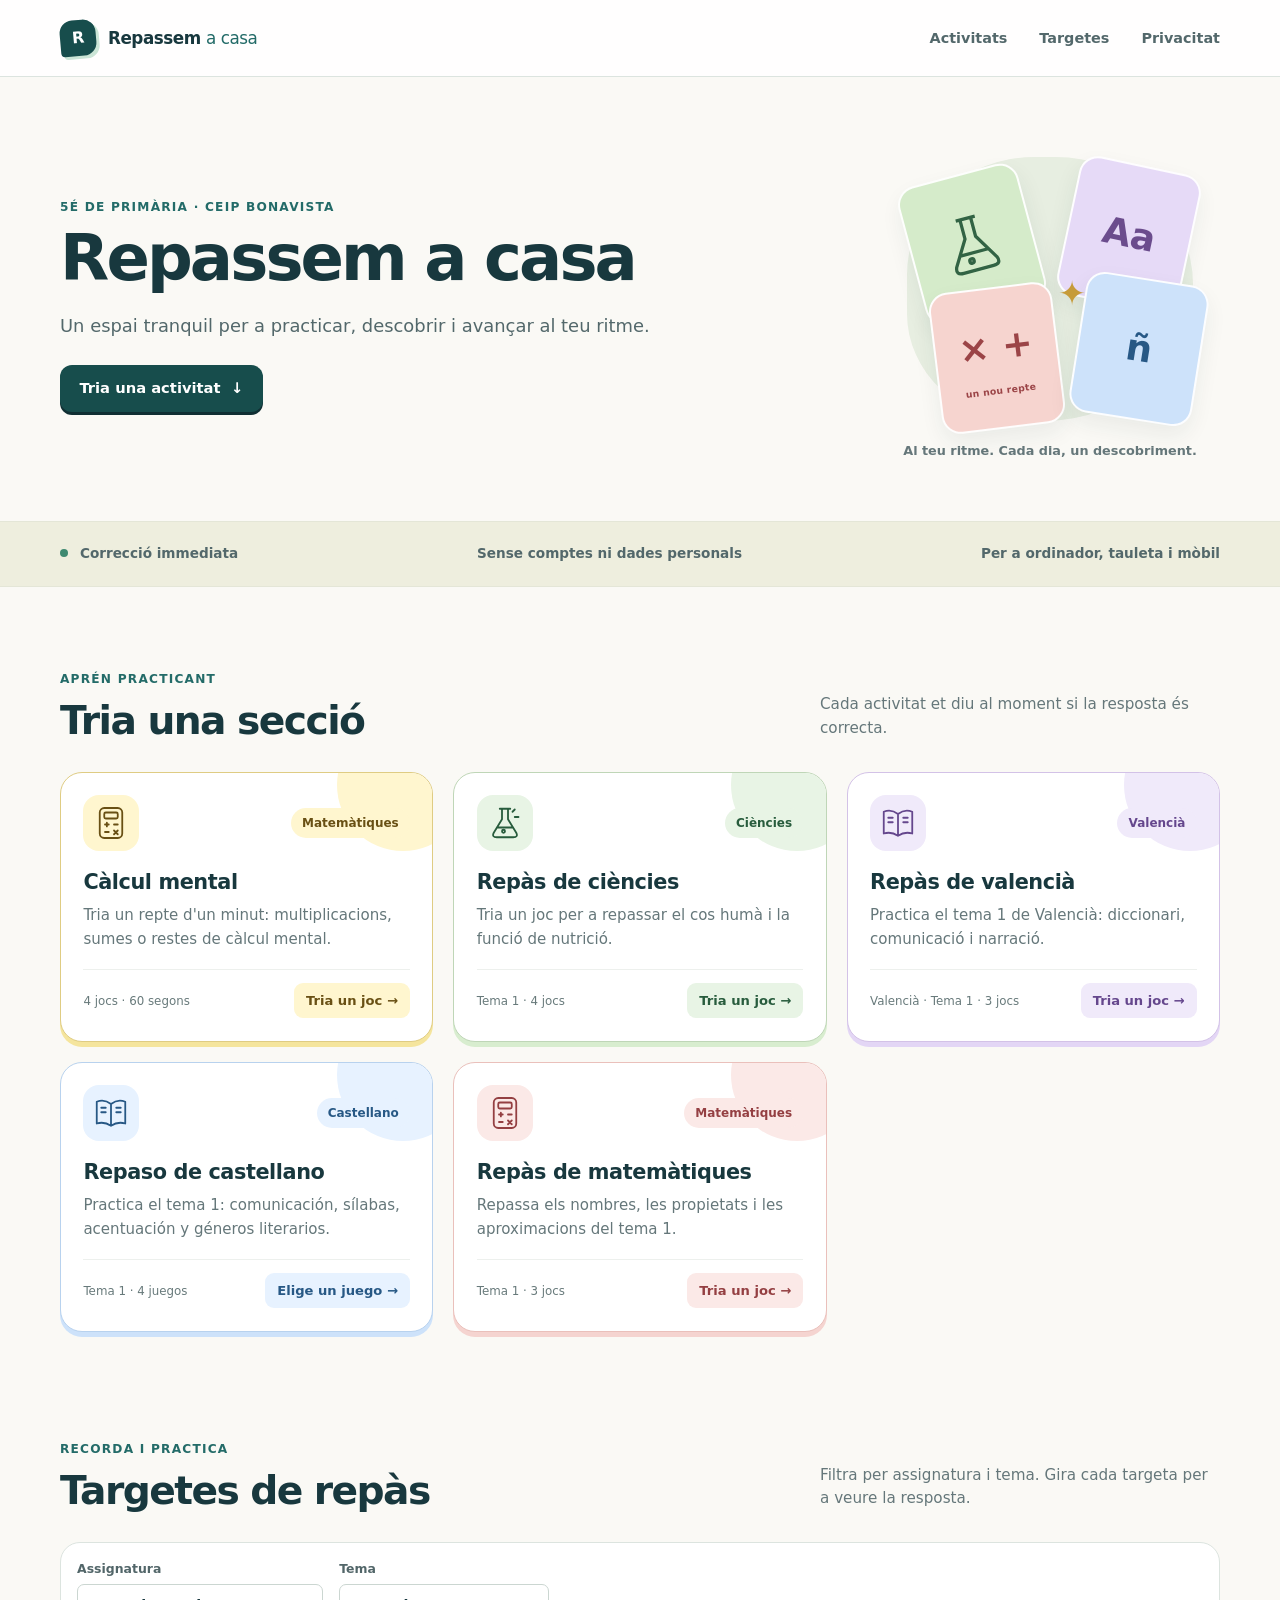
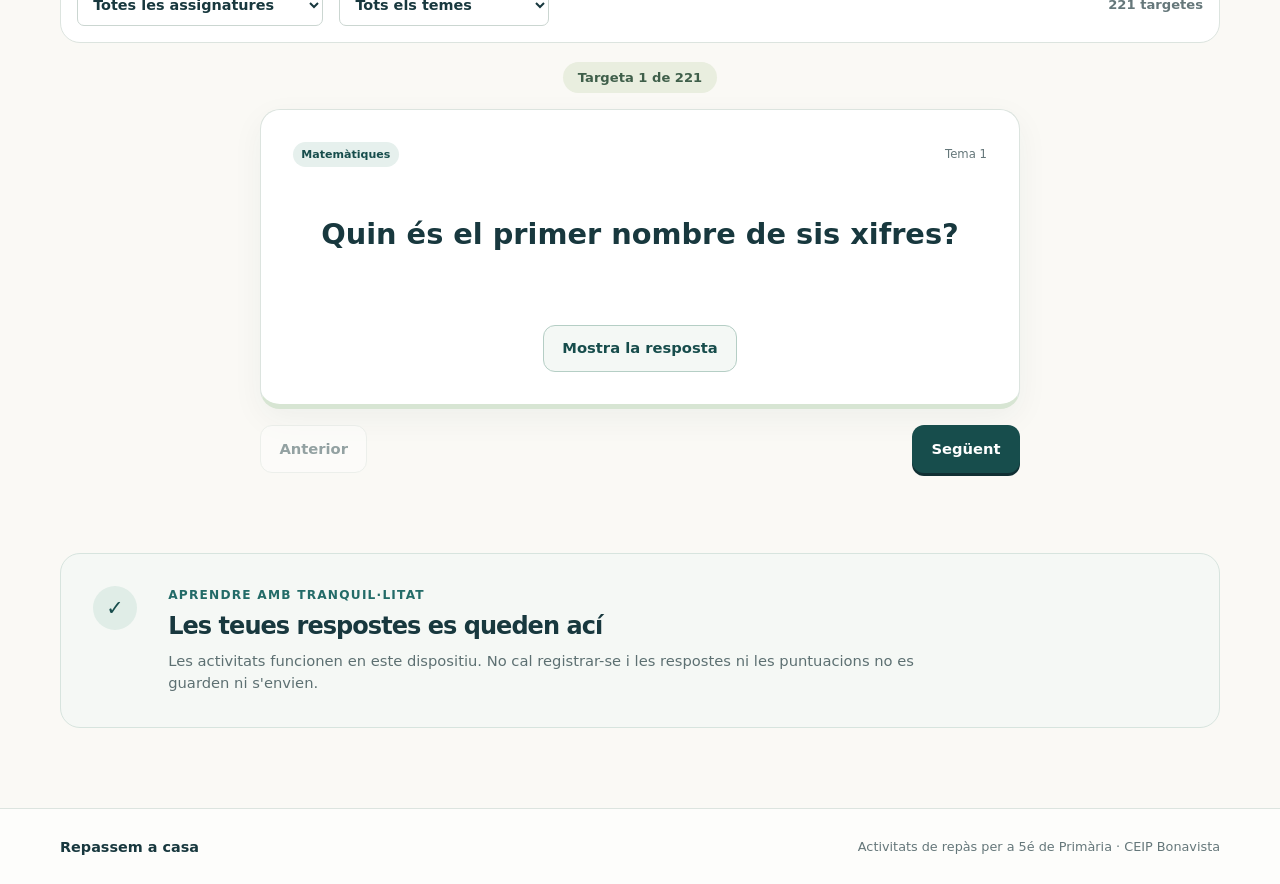
==== index.html @ e91d6331 "Primera versión de la web" ====
<!doctype html>
<html lang="ca">
  <head>
    <meta charset="utf-8">
    <meta name="viewport" content="width=device-width, initial-scale=1">
    <meta name="theme-color" content="#173c43">
    <meta name="description" content="Activitats de repàs per a 5é de Primària del CEIP Bonavista.">
    <title>Repassem a casa · 5é de Primària</title>
    <link rel="stylesheet" href="./styles.css">
    <script type="module" src="./app.js"></script>
  </head>
  <body>
    <a class="skip-link" href="#contingut">Ves al contingut</a>
    <header class="site-header">
      <div class="header-inner">
        <a class="brand" href="#inici" aria-label="Repassem a casa, inici">
          <span class="brand-mark" aria-hidden="true">R</span>
          <span class="brand-name">Repassem <span>a casa</span></span>
        </a>
        <nav class="main-nav" aria-label="Navegació principal">
          <a href="#activitats">Activitats</a>
          <a href="#targetes">Targetes</a>
          <a href="#privacitat">Privacitat</a>
        </nav>
      </div>
    </header>

    <main id="contingut">
      <section class="hero" id="inici" aria-labelledby="hero-title">
        <div class="hero-copy">
          <p class="eyebrow">5é de Primària <span aria-hidden="true">·</span> CEIP Bonavista</p>
          <h1 id="hero-title">Repassem a casa</h1>
          <p class="hero-lede">Un espai tranquil per a practicar, descobrir i avançar al teu ritme.</p>
          <a class="button button-primary" href="#activitats">Tria una activitat <span aria-hidden="true">↓</span></a>
        </div>
        <div class="hero-note" aria-label="Aprenentatge al teu ritme">
          <div class="learning-art" aria-hidden="true">
            <span class="art-spark">✦</span>
            <span class="art-card art-science"><svg viewBox="0 0 64 64" fill="none" stroke="currentColor" stroke-width="3" stroke-linejoin="round"><path d="M23 8h18M27 8v18L13 49q-3 7 5 7h28q8 0 5-7L37 26V8M19 40h26"/><circle cx="28" cy="47" r="2"/></svg></span>
            <span class="art-card art-language">Aa</span>
            <span class="art-card art-math">× +<span>un nou repte</span></span>
            <span class="art-card art-castella">ñ</span>
          </div>
          <span class="hero-note-caption">Al teu ritme. Cada dia, un descobriment.</span>
        </div>
      </section>

      <section class="intro-strip" aria-label="Característiques de les activitats">
        <p><span class="status-dot" aria-hidden="true"></span> Correcció immediata</p>
        <p>Sense comptes ni dades personals</p>
        <p>Per a ordinador, tauleta i mòbil</p>
      </section>

      <section class="section-block" id="activitats" aria-labelledby="activities-title">
        <div class="section-heading">
          <div>
            <p class="eyebrow">Aprén practicant</p>
            <h2 id="activities-title">Tria una secció</h2>
          </div>
          <p class="section-description">Cada activitat et diu al moment si la resposta és correcta.</p>
        </div>
        <div class="activity-grid" id="activity-grid" aria-live="polite"></div>
      </section>

      <section class="section-block flashcard-section" id="targetes" aria-labelledby="flashcards-title">
        <div class="section-heading">
          <div>
            <p class="eyebrow">Recorda i practica</p>
            <h2 id="flashcards-title">Targetes de repàs</h2>
          </div>
          <p class="section-description">Filtra per assignatura i tema. Gira cada targeta per a veure la resposta.</p>
        </div>
        <div class="filters" aria-label="Filtres de les targetes">
          <label>
            <span>Assignatura</span>
            <select id="subject-filter" aria-label="Filtra per assignatura">
              <option value="all">Totes les assignatures</option>
            </select>
          </label>
          <label>
            <span>Tema</span>
            <select id="topic-filter" aria-label="Filtra per tema">
              <option value="all">Tots els temes</option>
            </select>
          </label>
          <p class="filter-count" id="filter-count" aria-live="polite"></p>
        </div>
        <div class="flashcard-player" id="flashcard-player">
          <p class="flashcard-counter" id="flashcard-counter" aria-live="polite"></p>
          <article class="study-card" aria-labelledby="flashcard-prompt">
            <div class="flashcard-meta">
              <span class="subject-pill" id="flashcard-subject"></span>
              <span class="topic-label" id="flashcard-topic"></span>
            </div>
            <p class="flashcard-prompt" id="flashcard-prompt"></p>
            <p class="flashcard-answer" id="flashcard-answer" hidden></p>
            <button class="button button-secondary" id="flip-card" type="button" aria-expanded="false" aria-controls="flashcard-answer">Mostra la resposta</button>
          </article>
          <div class="flashcard-controls" aria-label="Navegació per les targetes">
            <button class="button button-quiet" id="previous-card" type="button">Anterior</button>
            <button class="button button-primary" id="next-card" type="button">Següent</button>
          </div>
        </div>
        <p class="empty-state" id="empty-state" hidden>No hi ha targetes per a esta combinació. Tria altres filtres.</p>
      </section>

      <section class="privacy-band" id="privacitat" aria-labelledby="privacy-title">
        <div class="privacy-symbol" aria-hidden="true">✓</div>
        <div>
          <p class="eyebrow">Aprendre amb tranquil·litat</p>
          <h2 id="privacy-title">Les teues respostes es queden ací</h2>
          <p>Les activitats funcionen en este dispositiu. No cal registrar-se i les respostes ni les puntuacions no es guarden ni s'envien.</p>
        </div>
      </section>
    </main>

    <footer class="site-footer">
      <a class="footer-brand" href="#inici">Repassem a casa</a>
      <p>Activitats de repàs per a 5é de Primària · CEIP Bonavista</p>
    </footer>

    <dialog class="activity-dialog" id="activity-dialog" aria-labelledby="dialog-title">
      <div class="dialog-topbar">
        <div>
          <p class="eyebrow" id="dialog-subject"></p>
          <h2 id="dialog-title"></h2>
        </div>
        <button class="icon-button" id="close-dialog" type="button" aria-label="Tanca l'activitat">×</button>
      </div>
      <div class="dialog-content" id="dialog-content"></div>
    </dialog>
  </body>
</html>
---- styles.css ----
:root {
  color-scheme: light;
  --ink: #18383e;
  --muted: #65777a;
  --teal: #236b68;
  --teal-dark: #174d4c;
  --teal-pale: #e6f0ed;
  --sand: #f4f4f0;
  --line: #dce4df;
  --gold: #d6ad55;
  --white: #fff;
  --shadow: 0 18px 48px rgba(20, 52, 56, .08);
  font-family: Inter, ui-sans-serif, system-ui, -apple-system, BlinkMacSystemFont, "Segoe UI", sans-serif;
}

* { box-sizing: border-box; }
html { scroll-behavior: smooth; }
body { margin: 0; color: var(--ink); background: #fff; line-height: 1.55; }
button, input, select { font: inherit; }
button, a, select { -webkit-tap-highlight-color: transparent; }
a { color: inherit; }
:focus-visible { outline: 3px solid #b88d31; outline-offset: 3px; }

.skip-link { position: absolute; left: 1rem; top: -5rem; z-index: 10; padding: .7rem 1rem; background: var(--white); border-radius: .5rem; }
.skip-link:focus { top: 1rem; }
.site-header { background: var(--white); border-bottom: 1px solid var(--line); }
.header-inner { width: min(1160px, calc(100% - 3rem)); margin: 0 auto; min-height: 76px; display: flex; align-items: center; justify-content: space-between; gap: 2rem; }
.brand { display: inline-flex; align-items: center; gap: .75rem; text-decoration: none; font-weight: 750; letter-spacing: -.03em; }
.brand-mark { display: grid; place-items: center; width: 36px; height: 36px; border-radius: 10px; color: white; background: var(--teal-dark); font-size: 1rem; }
.brand-name { font-size: 1.05rem; }
.brand-name span { font-weight: 500; color: var(--teal); }
.main-nav { display: flex; align-items: center; gap: 2rem; }
.main-nav a { text-decoration: none; color: #53686b; font-size: .9rem; font-weight: 600; }
.main-nav a:hover { color: var(--teal-dark); }

.hero { width: min(1160px, calc(100% - 3rem)); min-height: 350px; margin: 0 auto; padding: 4.5rem 0 3.75rem; display: flex; justify-content: space-between; align-items: center; gap: 3rem; }
.hero-copy { max-width: 680px; }
.eyebrow { margin: 0 0 .55rem; color: var(--teal); font-size: .76rem; font-weight: 750; letter-spacing: .1em; text-transform: uppercase; }
.hero h1 { margin: 0; max-width: 680px; font-size: clamp(2.5rem, 5vw, 4.5rem); line-height: 1.05; letter-spacing: -.055em; }
.hero-lede { max-width: 590px; margin: 1.2rem 0 1.6rem; color: #53686b; font-size: clamp(1.05rem, 1.4vw, 1.2rem); }
.button { display: inline-flex; min-height: 46px; align-items: center; justify-content: center; gap: .65rem; padding: .7rem 1.15rem; border: 1px solid transparent; border-radius: 8px; text-decoration: none; font-size: .92rem; font-weight: 700; cursor: pointer; transition: background .15s ease, transform .15s ease, border-color .15s ease; }
.button:hover { transform: translateY(-1px); }
.button-primary { color: var(--white); background: var(--teal-dark); }
.button-primary:hover { background: #0e4140; }
.button-secondary { color: var(--teal-dark); border-color: #b5cec5; background: #f4f8f5; }
.button-secondary:hover { border-color: var(--teal); background: var(--teal-pale); }
.button-quiet { color: var(--ink); border-color: var(--line); background: white; }
.button-quiet:hover { border-color: #b8c8c1; background: #fafbf9; }
.hero-note { align-self: stretch; min-width: 220px; display: flex; flex-direction: column; justify-content: center; padding: 1.6rem 0 1.6rem 2.1rem; border-left: 1px solid var(--line); }
.hero-note-label { color: var(--ink); font-size: 1rem; font-weight: 750; }
.hero-note-line { width: 70px; height: 3px; margin: .85rem 0; border-radius: 2px; background: var(--gold); }
.hero-note-caption { color: var(--muted); font-size: .9rem; }
.science-page-hero { width: min(1160px, calc(100% - 3rem)); margin: 0 auto; padding: 4.2rem 0 2.2rem; }
.science-page-hero h1 { max-width: 720px; margin: 0; font-size: clamp(2.2rem, 4vw, 3.6rem); line-height: 1.08; letter-spacing: -.05em; }
.science-page-hero > p:not(.eyebrow) { max-width: 660px; margin: 1rem 0 1.1rem; color: var(--muted); font-size: 1.05rem; }
.back-link { color: var(--teal-dark); font-size: .88rem; font-weight: 700; text-decoration: none; }
.back-link:hover { text-decoration: underline; text-underline-offset: 3px; }

.intro-strip { min-height: 66px; padding: .8rem max(1.5rem, calc((100% - 1160px) / 2)); display: flex; align-items: center; justify-content: space-between; gap: 1.4rem; background: var(--sand); color: #53686b; }
.intro-strip p { margin: 0; font-size: .85rem; font-weight: 650; }
.status-dot { display: inline-block; width: 8px; height: 8px; margin-right: .45rem; border-radius: 50%; background: #3e8970; vertical-align: 1px; }

.section-block { width: min(1160px, calc(100% - 3rem)); margin: 0 auto; padding: 5.2rem 0 1.8rem; }
.section-heading { display: flex; align-items: end; justify-content: space-between; gap: 2rem; margin-bottom: 1.8rem; }
.section-heading h2, .privacy-band h2 { margin: 0; font-size: clamp(1.8rem, 3.2vw, 2.45rem); line-height: 1.15; letter-spacing: -.04em; }
.section-description { max-width: 400px; margin: 0 0 .15rem; color: var(--muted); font-size: .95rem; }
.activity-grid { display: grid; grid-template-columns: repeat(3, minmax(0, 1fr)); gap: 1rem; }
.activity-card { min-height: 232px; display: flex; flex-direction: column; padding: 1.25rem; border: 1px solid var(--line); border-radius: 12px; background: white; transition: border-color .15s ease, box-shadow .15s ease, transform .15s ease; }
.activity-card:hover { transform: translateY(-2px); border-color: #afc9bf; box-shadow: var(--shadow); }
.activity-card-top { display: flex; align-items: center; justify-content: space-between; gap: .8rem; margin-bottom: .95rem; }
.activity-number { color: #627779; font-size: .72rem; font-weight: 800; letter-spacing: .09em; }
.activity-subject { padding: .25rem .55rem; border-radius: 999px; color: var(--teal-dark); background: var(--teal-pale); font-size: .72rem; font-weight: 700; }
.activity-card h3 { margin: 0; font-size: 1.18rem; line-height: 1.3; letter-spacing: -.02em; }
.activity-description { max-width: 33ch; margin: .55rem 0 1rem; color: var(--muted); font-size: .9rem; }
.activity-card-footer { margin-top: auto; padding-top: .85rem; display: flex; align-items: center; justify-content: space-between; gap: .7rem; border-top: 1px solid #edf0ed; }
.activity-detail { color: #687a7b; font-size: .74rem; }
.text-button { flex: 0 0 auto; padding: .35rem 0; border: 0; color: var(--teal-dark); background: transparent; font-size: .82rem; font-weight: 750; cursor: pointer; }
.text-button:link, .text-button:visited { text-decoration: none; }
.text-button:hover { text-decoration: underline; text-underline-offset: 3px; }
.science-games { padding-top: 1.5rem; }
.science-games .activity-grid { grid-template-columns: repeat(2, minmax(0, 1fr)); max-width: 920px; }
.science-privacy { margin-top: 2rem; }

.flashcard-section { padding-top: 5rem; padding-bottom: 5rem; }
.filters { display: flex; align-items: end; gap: 1rem; margin: 0 0 1.2rem; padding: 1rem; border: 1px solid var(--line); border-radius: 10px; background: #fbfcfa; }
.filters label { display: grid; min-width: 210px; gap: .35rem; color: #526669; font-size: .78rem; font-weight: 700; }
.filters select { min-height: 42px; padding: .45rem 2rem .45rem .7rem; border: 1px solid #cbd6d1; border-radius: 7px; color: var(--ink); background: white; font-size: .9rem; }
.filter-count { margin: 0 0 .65rem auto; color: var(--muted); font-size: .82rem; font-weight: 650; }
.flashcard-player { max-width: 760px; margin: 0 auto; }
.flashcard-counter { margin: 0 0 .65rem; color: var(--muted); font-size: .82rem; font-weight: 700; text-align: center; }
.study-card { min-height: 300px; display: flex; flex-direction: column; align-items: flex-start; padding: clamp(1.25rem, 4vw, 2rem); border: 1px solid var(--line); border-radius: 13px; background: white; box-shadow: 0 10px 32px rgba(20, 52, 56, .05); }
.flashcard-meta { width: 100%; display: flex; align-items: center; justify-content: space-between; gap: .75rem; margin-bottom: 2rem; }
.subject-pill { padding: .22rem .52rem; border-radius: 999px; color: var(--teal-dark); background: var(--teal-pale); font-size: .69rem; font-weight: 750; }
.topic-label { color: var(--muted); font-size: .73rem; }
.flashcard-prompt, .flashcard-answer { width: 100%; min-height: 72px; margin: 0 0 1.5rem; display: grid; align-items: center; font-size: clamp(1.25rem, 3vw, 1.8rem); font-weight: 700; line-height: 1.35; text-align: center; }
.flashcard-answer { color: var(--teal-dark); }
.study-card .button { align-self: center; margin-top: auto; }
.flashcard-controls { display: flex; justify-content: space-between; gap: 1rem; margin-top: 1rem; }
.flashcard-controls button:disabled { opacity: .45; cursor: not-allowed; transform: none; }
.empty-state { padding: 1.3rem; border-radius: 8px; color: var(--muted); background: var(--sand); }

.privacy-band { width: min(1160px, calc(100% - 3rem)); margin: 0 auto 5rem; padding: 2rem; display: grid; grid-template-columns: 56px 1fr; gap: 1.2rem; align-items: start; border: 1px solid #d7e4de; border-radius: 14px; background: #f5f8f5; }
.privacy-symbol { width: 44px; height: 44px; display: grid; place-items: center; border-radius: 50%; color: var(--teal-dark); background: #e0ede7; font-size: 1.3rem; font-weight: 800; }
.privacy-band h2 { font-size: 1.5rem; }
.privacy-band p:last-child { max-width: 780px; margin: .55rem 0 0; color: #5d7072; font-size: .92rem; }
.site-footer { min-height: 76px; padding: 1.2rem max(1.5rem, calc((100% - 1160px) / 2)); display: flex; align-items: center; justify-content: space-between; gap: 1rem; border-top: 1px solid var(--line); color: var(--muted); }
.footer-brand { color: var(--ink); font-size: .9rem; font-weight: 750; text-decoration: none; }
.site-footer p { margin: 0; font-size: .8rem; }

.activity-dialog { width: min(680px, calc(100% - 2rem)); max-width: 680px; max-height: min(90dvh, 800px); padding: 0; overflow: auto; border: 1px solid var(--line); border-radius: 16px; color: var(--ink); background: white; box-shadow: 0 24px 80px rgba(10, 31, 34, .23); }
.activity-dialog::backdrop { background: rgba(15, 35, 38, .55); backdrop-filter: blur(2px); }
.dialog-topbar { position: sticky; top: 0; z-index: 1; display: flex; align-items: center; justify-content: space-between; gap: 1rem; padding: 1.1rem 1.4rem; border-bottom: 1px solid var(--line); background: white; }
.dialog-topbar .eyebrow { margin-bottom: .2rem; font-size: .68rem; }
.dialog-topbar h2 { margin: 0; font-size: 1.25rem; line-height: 1.25; }
.icon-button { flex: 0 0 auto; width: 38px; height: 38px; border: 1px solid var(--line); border-radius: 50%; color: var(--ink); background: white; font-size: 1.45rem; line-height: 1; cursor: pointer; }
.icon-button:hover { background: var(--sand); }
.dialog-content { min-height: 320px; padding: 1.4rem; }
.question-progress { display: flex; align-items: center; justify-content: space-between; gap: 1rem; margin-bottom: 1rem; color: var(--muted); font-size: .82rem; font-weight: 650; }
.progress-track { display: block; width: 130px; height: 6px; overflow: hidden; border-radius: 99px; background: #e9eeeb; }
.progress-value { display: block; height: 100%; border-radius: inherit; background: var(--teal); transition: width .2s ease; }
.question-card { padding: 1.25rem; border: 1px solid var(--line); border-radius: 12px; background: #fbfcfa; }
.question-prompt { margin: 0 0 1.15rem; font-size: clamp(1.1rem, 2vw, 1.35rem); line-height: 1.42; }
.answer-options { display: grid; gap: .65rem; }
.answer-option { width: 100%; min-height: 47px; padding: .7rem .85rem; border: 1px solid #cbd6d1; border-radius: 8px; color: var(--ink); background: white; text-align: left; cursor: pointer; }
.answer-option:hover:not(:disabled) { border-color: var(--teal); background: #f2f7f4; }
.answer-option:disabled { opacity: .76; cursor: default; }
.answer-option.is-answer { border-color: #6caa85; background: #eaf5ed; color: #204f37; font-weight: 700; }
.answer-form { display: flex; gap: .65rem; }
.answer-form input { min-width: 0; flex: 1 1 auto; min-height: 46px; padding: .65rem .75rem; border: 1px solid #b8c8c1; border-radius: 7px; color: var(--ink); background: white; }
.answer-form input:disabled { background: #f2f4f1; }
.answer-feedback { min-height: 1.5rem; margin: .9rem 0 0; color: var(--muted); font-size: .88rem; }
.answer-feedback.is-correct { color: #236342; font-weight: 650; }
.answer-feedback.is-incorrect { color: #805237; }
.next-question { margin-top: .4rem; }
.summary-card { min-height: 280px; display: flex; flex-direction: column; justify-content: center; align-items: flex-start; padding: 1.3rem; border: 1px solid var(--line); border-radius: 12px; background: #fbfcfa; }
.summary-score { margin: 0; font-size: clamp(1.7rem, 4vw, 2.4rem); letter-spacing: -.04em; }
.summary-message { max-width: 45ch; color: var(--muted); }
.summary-actions { display: flex; flex-wrap: wrap; gap: .6rem; margin-top: .6rem; }

.labeling-instructions { margin: 0 0 1rem; color: var(--muted); font-size: .9rem; }
.labeling-tabs { display: flex; flex-wrap: wrap; gap: .45rem; padding-bottom: .9rem; border-bottom: 1px solid var(--line); }
.labeling-tab { min-height: 39px; padding: .5rem .8rem; border: 1px solid var(--line); border-radius: 7px; color: #53686b; background: white; font-size: .82rem; font-weight: 700; cursor: pointer; }
.labeling-tab[aria-selected="true"] { border-color: var(--teal-dark); color: white; background: var(--teal-dark); }
.labeling-status { display: flex; justify-content: space-between; gap: .8rem; margin: .75rem 0 1rem; color: var(--muted); font-size: .76rem; font-weight: 700; }
.labeling-layout { display: grid; grid-template-columns: minmax(245px, 1.08fr) minmax(210px, .92fr); gap: 1rem; align-items: start; }
.diagram-panel, .label-bank-panel { min-width: 0; padding: .85rem; border: 1px solid var(--line); border-radius: 10px; background: #fbfcfa; }
.diagram-area { position: relative; width: min(100%, 360px); aspect-ratio: 360 / 440; margin: 0 auto; }
.anatomy-svg { position: absolute; inset: 0; width: 100%; height: 100%; }
.diagram-target { position: absolute; z-index: 1; min-width: 31px; min-height: 31px; padding: 0 .38rem; transform: translate(-50%, -50%); border: 2px solid var(--teal-dark); border-radius: 999px; color: var(--teal-dark); background: white; box-shadow: 0 2px 7px rgba(20, 52, 56, .16); font-size: .75rem; font-weight: 800; cursor: pointer; }
.diagram-target:hover, .diagram-target.is-drop-ready { color: white; background: var(--teal); }
.diagram-target.is-correct, .diagram-target.is-correct:disabled { border-color: #4f8d6c; color: white; background: #4f8d6c; opacity: 1; cursor: default; }
.diagram-caption { margin: .55rem .15rem 0; color: var(--muted); font-size: .72rem; line-height: 1.4; }
.label-bank-title { margin: .1rem 0 .7rem; font-size: .95rem; }
.label-bank { display: flex; flex-wrap: wrap; gap: .45rem; }
.label-chip { min-height: 37px; padding: .45rem .65rem; border: 1px solid #bdcec6; border-radius: 7px; color: var(--ink); background: white; font-size: .82rem; font-weight: 650; cursor: grab; }
.label-chip:hover, .label-chip.is-selected { border-color: var(--teal); color: var(--teal-dark); background: var(--teal-pale); }
.label-chip:active { cursor: grabbing; }
.labeling-feedback { min-height: 3.2rem; margin: .85rem 0 .35rem; padding: .65rem .7rem; border-radius: 7px; color: #53686b; background: #eef2ef; font-size: .79rem; }
.labeling-feedback.is-correct { color: #23553b; background: #eaf4ed; }
.labeling-feedback.is-incorrect { color: #784b37; background: #f7eee8; }
.label-mapping { display: grid; grid-template-columns: 1fr 1fr; gap: .25rem .8rem; margin: .45rem 0 .8rem; padding-left: 1.4rem; color: #53686b; font-size: .74rem; }
.all-labels-placed { margin: .2rem 0; color: #526669; font-size: .82rem; }
.reset-labeling { width: 100%; min-height: 38px; padding: .45rem .6rem; font-size: .77rem; }
.matching-instructions { margin: 0 0 1rem; color: var(--muted); font-size: .9rem; }
.matching-columns { display: grid; grid-template-columns: .9fr 1.1fr; gap: .85rem; }
.matching-column { min-width: 0; padding: .85rem; border: 1px solid var(--line); border-radius: 10px; background: #fbfcfa; }
.matching-column-title { margin: 0 0 .65rem; color: var(--muted); font-size: .75rem; font-weight: 750; letter-spacing: .08em; text-transform: uppercase; }
.matching-options { display: grid; gap: .5rem; }
.matching-option { width: 100%; min-height: 48px; padding: .65rem .7rem; border: 1px solid #cbd6d1; border-radius: 7px; color: var(--ink); background: white; font-size: .83rem; line-height: 1.4; text-align: left; cursor: pointer; }
.matching-option:hover:not(:disabled) { border-color: var(--teal); background: #f2f7f4; }
.matching-option.is-selected { border-color: var(--teal-dark); color: var(--teal-dark); background: var(--teal-pale); box-shadow: inset 0 0 0 1px var(--teal-dark); }
.matching-option.is-matched, .matching-option.is-matched:disabled { border-color: #c8ddcf; color: #285b40; background: #edf5ef; opacity: 1; cursor: default; }
.matching-feedback { min-height: 2.8rem; margin: .85rem 0 0; padding: .65rem .75rem; border-radius: 7px; color: #53686b; background: #eef2ef; font-size: .83rem; }
.matching-feedback.is-correct { color: #23553b; background: #eaf4ed; }
.matching-feedback.is-incorrect { color: #784b37; background: #f7eee8; }
.matching-complete { margin-top: .9rem; padding: 1rem; border: 1px solid #d7e4de; border-radius: 9px; background: #f5f8f5; }
.matching-complete h3 { margin: 0 0 .8rem; font-size: 1rem; }

@media (max-width: 900px) {
  .activity-grid { grid-template-columns: repeat(2, minmax(0, 1fr)); }
  .hero { min-height: 320px; }
}
@media (max-width: 640px) {
  .header-inner { width: min(100% - 2rem, 1160px); min-height: 66px; }
  .main-nav { gap: 1rem; }
  .main-nav a { font-size: .8rem; }
  .main-nav a:last-child { display: none; }
  .hero { width: min(100% - 2rem, 1160px); min-height: 0; padding: 3.2rem 0 2.8rem; }
  .science-page-hero { width: min(100% - 2rem, 1160px); padding: 3rem 0 1.5rem; }
  .hero-note { display: none; }
  .intro-strip { padding: 1rem; align-items: flex-start; flex-direction: column; gap: .5rem; }
  .intro-strip p { font-size: .8rem; }
  .section-block { width: min(100% - 2rem, 1160px); padding-top: 3.6rem; }
  .section-heading { display: block; }
  .section-description { margin-top: .7rem; }
  .activity-grid { grid-template-columns: 1fr; }
  .science-games .activity-grid { grid-template-columns: 1fr; }
  .activity-card { min-height: 205px; }
  .filters { align-items: stretch; flex-direction: column; }
  .filters label { min-width: 0; }
  .filter-count { margin: 0; }
  .flashcard-section { padding-bottom: 3.5rem; }
  .privacy-band { width: min(100% - 2rem, 1160px); grid-template-columns: 42px 1fr; gap: .8rem; margin-bottom: 3.5rem; padding: 1.2rem; }
  .privacy-symbol { width: 36px; height: 36px; }
  .privacy-band h2 { font-size: 1.25rem; }
  .site-footer { align-items: flex-start; flex-direction: column; padding: 1.2rem 1rem; gap: .35rem; }
  .dialog-topbar { padding: .95rem 1rem; }
  .dialog-content { padding: 1rem; }
  .question-card { padding: 1rem; }
  .answer-form { align-items: stretch; flex-direction: column; }
  .answer-form .button { width: 100%; }
  .labeling-layout { grid-template-columns: 1fr; }
  .diagram-area { width: min(100%, 320px); }
  .labeling-status { align-items: flex-start; flex-direction: column; gap: .25rem; }
  .matching-columns { grid-template-columns: 1fr; }
}

@media (prefers-reduced-motion: reduce) {
  *, *::before, *::after { scroll-behavior: auto !important; transition-duration: .01ms !important; }
}

/* Identitat visual per assignatura. */
:root { --page-background: #faf9f5; }
[data-theme="science"], body[data-page="science"] { --subject-bg: #e8f4e5; --subject-soft: #d8edcf; --subject-ink: #285c3d; --subject-line: #bfd6b7; }
[data-theme="languages"], body[data-page="valencia"], body[data-page="languages"] { --subject-bg: #f0eafa; --subject-soft: #e3d6f5; --subject-ink: #65478d; --subject-line: #d3c2e7; }
[data-theme="math"], body[data-page="math"] { --subject-bg: #fbe9e7; --subject-soft: #f5d4d0; --subject-ink: #943f42; --subject-line: #eac0bb; }
[data-theme="mental"], body[data-page="mental"] { --subject-bg: #fff6cf; --subject-soft: #f5e59d; --subject-ink: #695014; --subject-line: #dfcc83; }
[hidden] { display: none !important; }
body { background: var(--subject-bg, var(--page-background)); }
.site-header { background: rgba(255,255,255,.92); }
.brand-mark { border-radius: 13px 13px 13px 4px; transform: rotate(-5deg); box-shadow: 3px 3px 0 #cbe5d6; }
.hero { min-height: 390px; }
.hero h1 { letter-spacing: -.045em; }
.hero-note { min-width: 310px; width: 340px; border: 0; padding: 0; align-items: center; }
.hero-note-caption { font-size: .8rem; text-align: center; font-weight: 650; }
.learning-art { position: relative; width: 310px; height: 280px; margin-bottom: 12px; }
.learning-art::before { content: ''; position: absolute; inset: 8px 12px; border-radius: 48% 52% 56% 44%; background: #e7eee1; }
.art-card { position: absolute; display: grid; place-content: center; text-align: center; width: 124px; height: 142px; border: 2px solid rgba(255,255,255,.95); border-radius: 19px; box-shadow: 0 10px 22px #18383e12; font-size: 2.3rem; font-weight: 800; }
.art-card span { margin-top: 9px; font-size: .58rem; letter-spacing: .03em; font-weight: 700; }
.art-science { left: 15px; top: 24px; transform: rotate(-15deg); color: #326344; background: #d5ebca; }
.art-science svg { width: 70px; height: 70px; }
.art-language { right: 14px; top: 15px; transform: rotate(12deg); color: #6b4c8d; background: #e6daf7; }
.art-math { left: 40px; bottom: 0; transform: rotate(-7deg); color: #9b4447; background: #f6d4cf; }
.art-castella { right: 4px; bottom: 9px; transform: rotate(9deg); color: #275885; background: #cde2fa; }
.art-spark { position: absolute; left: 163px; top: 119px; z-index: 1; font-size: 2.1rem; color: #c69b39; }
.intro-strip { background: #eeeede; border-block: 1px solid #e4e6d7; }
.activity-grid { gap: 1.25rem; }
.activity-card { position: relative; overflow: hidden; padding: 1.4rem; min-height: 270px; border: 1px solid var(--subject-line, var(--line)); border-radius: 22px; background: #fff; box-shadow: 0 5px 0 var(--subject-soft, #e5eade); }
.activity-card::before { content: ''; position: absolute; width: 132px; height: 132px; right: -37px; top: -54px; border-radius: 50%; background: var(--subject-bg); pointer-events: none; }
.activity-card:hover { transform: translateY(-5px); border-color: var(--subject-ink); box-shadow: 0 8px 0 var(--subject-soft), 0 15px 28px #18383e09; }
.activity-card-top { position: relative; margin-bottom: 1.1rem; }
.activity-number { display: grid; place-items: center; width: 56px; height: 56px; border-radius: 16px; background: var(--subject-bg); color: var(--subject-ink); }
.activity-number svg { width: 36px; height: 36px; }
.activity-subject { padding: .35rem .7rem; color: var(--subject-ink); background: var(--subject-bg); font-size: .75rem; }
.activity-card h3 { font-size: 1.3rem; }
.activity-description { font-size: .94rem; max-width: 40ch; }
.activity-card-footer { flex-wrap: wrap; row-gap: .5rem; }
.activity-card .text-button { color: var(--subject-ink); padding: .45rem .75rem; border-radius: 9px; background: var(--subject-bg); }
.activity-card .text-button::after { content: ' →'; }
.button { border-radius: 12px; }
.button-primary { box-shadow: 0 3px 0 #102f33; }
.filters, .study-card, .privacy-band { border-radius: 20px; }
.filters { background: #fff; }
.study-card { border-bottom: 5px solid #d7e5d3; }
.flashcard-counter { display: table; margin: 0 auto 1rem; padding: .35rem .9rem; border-radius: 20px; background: #e9eedf; color: #3f5f4a; }
.site-footer { background: rgba(255,255,255,.65); }
body[data-page] .science-page-hero { position: relative; margin-top: 2rem; padding: 2.7rem; border: 1px solid var(--subject-line); border-radius: 28px; background: rgba(255,255,255,.65); overflow: hidden; }
body[data-page="science"] .science-page-hero::after { content: '✦'; position: absolute; right: 3.2rem; top: 2rem; color: #a2c69c; font-size: 7rem; line-height: 1; transform: rotate(12deg); }
.science-page-hero h1, .science-page-hero .eyebrow { color: var(--subject-ink, var(--ink)); }
.science-page-hero > p:not(.eyebrow) { max-width: 600px; position: relative; z-index: 1; }
.science-games { padding-top: 2.7rem; }
.science-games .activity-grid { max-width: none; }
.science-privacy { background: rgba(255,255,255,.7); border-color: var(--subject-line); }
.activity-dialog[data-theme] { border: 2px solid var(--subject-line); }
.activity-dialog[data-theme] .dialog-topbar { background: var(--subject-bg); }
.activity-dialog[data-theme] .dialog-topbar .eyebrow { color: var(--subject-ink); }
@media (max-width: 900px) {
  .hero-note { min-width: 245px; width: 245px; }
  .learning-art { transform: scale(.82); margin-inline: -30px; }
  body[data-page="science"] .science-page-hero::after { opacity: .3; right: 1rem; }
}
@media (max-width: 640px) {
  .hero { padding-top: 2.7rem; min-height: auto; }
  .hero-note { display: none; }
  .activity-card { min-height: 250px; padding: 1.25rem; }
  body[data-page] .science-page-hero { padding: 1.6rem; margin-top: 1.2rem; border-radius: 22px; }
  body[data-page="science"] .science-page-hero::after { font-size: 5rem; top: 1rem; }
  .science-page-hero h1 { max-width: 85%; }
  .activity-card-footer { align-items: flex-start; }
}

.timed-setup { padding: 1rem .5rem 1.4rem; text-align: center; }
.timed-badge { display: inline-block; padding: .45rem 1rem; border-radius: 999px; color: #943f42; background: #fbe9e7; font-weight: 800; }
.timed-setup h3 { font-size: 1.7rem; margin: 1rem 0; }
.timed-help { color: var(--muted); font-size: .91rem; }
.timed-setup .button { margin-top: 1rem; }
.timed-game { max-width: 420px; margin: auto; }
.timed-stats { display: flex; align-items: center; justify-content: space-between; gap: 1rem; color: #943f42; font-weight: 800; }
.timed-clock { padding: .4rem .8rem; border-radius: 999px; background: #fbe9e7; font-variant-numeric: tabular-nums; }
.timed-clock.is-final { color: #8c252b; background: #f7d2cb; outline: 2px solid #b65b58; }
.timed-operation { margin: .8rem 0 .6rem; text-align: center; font-size: clamp(2rem, 7vw, 3rem); font-variant-numeric: tabular-nums; }
.timed-answer { width: 100%; height: 62px; border: 2px solid #d5a7a4; border-radius: 13px; background: #fffaf9; color: var(--ink); text-align: center; font-size: 2rem; font-weight: 750; caret-color: transparent; }
.timed-keypad { display: grid; grid-template-columns: repeat(3, 1fr); gap: .55rem; margin-top: .9rem; }
.keypad-key { min-height: 55px; border: 1px solid #dfc9c6; border-bottom: 3px solid #dfc9c6; border-radius: 12px; background: #fff; color: #633638; font-size: 1.45rem; font-weight: 750; touch-action: manipulation; cursor: pointer; }
.keypad-key:active { background: #fbe9e7; border-bottom-width: 1px; }
.timed-submit { width: 100%; margin-top: .7rem; color: #fff; background: #943f42; touch-action: manipulation; }
.timed-feedback { min-height: 2.8rem; margin: .65rem 0 0; text-align: center; font-size: .83rem; color: var(--muted); }
.timed-feedback.is-correct { color: #236342; }
.timed-feedback.is-incorrect { color: #8b3f34; }
.timed-results { padding: .8rem; }
.mental-tips { padding: 1rem; margin: 1.3rem 0; border-radius: 15px; background: #fff3ed; border: 1px solid #edd3c5; }
.mental-tips h4 { margin: 0 0 .8rem; font-size: 1.15rem; }
.mental-tips h5 { margin: 1rem 0 .3rem; font-size: .96rem; color: #943f42; }
.mental-tips p { font-size: .9rem; margin: .3rem 0; }
.sr-only { position: absolute; width: 1px; height: 1px; padding: 0; overflow: hidden; clip-path: inset(50%); white-space: nowrap; }
@media (max-width: 640px) {
  .timed-game { max-width: 360px; }
  .keypad-key { min-height: 48px; }
  .timed-operation { margin-top: .5rem; }
  .timed-answer { height: 54px; }
}

.answer-form.rounding-answer-form { display: grid; grid-template-columns: 1fr; width: 100%; max-width: 390px; margin: .8rem auto 0; gap: .65rem; }
.rounding-answer-form input { width: 100%; min-height: 56px; text-align: center; font-size: 1.5rem; font-weight: 700; font-variant-numeric: tabular-nums; }
.rounding-answer-form .timed-keypad { margin-top: 0; }
.rounding-answer-form .button { width: 100%; background: #943f42; box-shadow: 0 3px 0 #6e2e31; }
.rounding-answer-form button:disabled { opacity: .5; cursor: default; }

/* El groc acompanya tot el recorregut de Càlcul mental. */
body[data-page="mental"] .back-link { color: #695014; }
body[data-page="mental"] .privacy-symbol { color: #695014; background: #f5e59d; }
[data-theme="mental"] .timed-badge,
[data-theme="mental"] .timed-clock { color: #695014; background: #fff0ad; }
[data-theme="mental"] .timed-stats { color: #695014; }
[data-theme="mental"] .timed-clock.is-final { color: #624300; background: #f8dc67; outline-color: #947015; }
[data-theme="mental"] .timed-answer { border-color: #d7bb58; background: #fffdf2; }
[data-theme="mental"] .keypad-key { color: #695014; background: #fffdf4; border-color: #dfcc83; }
[data-theme="mental"] .keypad-key:hover { background: #fff6cf; }
[data-theme="mental"] .keypad-key:active { background: #f5e59d; }
[data-theme="mental"] .button-primary,
[data-theme="mental"] .timed-submit { color: #463610; background: #f2d56d; border-color: #ddbd51; box-shadow: 0 3px 0 #b79a3e; }
[data-theme="mental"] .button-primary:hover,
[data-theme="mental"] .timed-submit:hover { background: #eac75a; }
[data-theme="mental"] .mental-tips { background: #fff8df; border-color: #dfcc83; }
[data-theme="mental"] .mental-tips h5,
[data-theme="mental"] .timed-results .eyebrow { color: #695014; }
[data-theme="mental"] :focus-visible { outline-color: #8a6510; }

body[data-page="valencia"] .back-link { color: #65478d; }
[data-theme="languages"] .button-primary { background: #65478d; box-shadow: 0 3px 0 #473164; }
[data-theme="languages"] .button-primary:hover { background: #563879; }
.alphabet-instructions { color: var(--muted); font-size: .9rem; }
.alphabet-list { display: grid; gap: .6rem; list-style: none; padding: 0; margin: 1.1rem 0; }
.alphabet-row { display: flex; gap: .6rem; align-items: center; padding: .55rem .7rem .55rem .4rem; border: 1px solid #d6c6e8; border-radius: 12px; background: #faf7ff; }
.word-handle { flex: 0 0 38px; min-height: 44px; border: 0; border-radius: 7px; background: #eee6f8; color: #65478d; font-size: 1.6rem; cursor: grab; touch-action: none; user-select: none; -webkit-user-select: none; }
.word-position { color: #8a759e; font-size: .8rem; min-width: 1rem; }
.word-text { flex: 1; min-width: 0; overflow-wrap: anywhere; font-size: 1rem; font-weight: 700; }
.word-move-controls { display: flex; gap: .3rem; }
.word-move-button { width: 36px; min-height: 42px; border: 1px solid #d6c6e8; border-radius: 7px; color: #65478d; background: white; cursor: pointer; font-size: 1.1rem; }
.word-move-button:disabled, .word-handle:disabled { opacity: .35; cursor: default; }
.alphabet-row.is-dragging { opacity: .5; }
.alphabet-row.is-drop-target { outline: 3px dashed #8461a9; outline-offset: 1px; background: #e9ddf7; }
.word-drag-ghost { position: fixed; z-index: 2147483647; pointer-events: none; padding: .65rem 1rem; border: 2px solid #8461a9; border-radius: 12px; background: #f0eafa; color: #473164; font-weight: 750; box-shadow: 0 5px 18px #39224d33; }
.alphabet-feedback { min-height: 2.8rem; color: var(--muted); font-size: .86rem; }
.alphabet-feedback.is-correct { color: #236342; }
.alphabet-next { margin-left: .6rem; }
@media (max-width: 480px) { .alphabet-row { gap: .3rem; padding-right: .4rem; } .word-move-button { width: 32px; } .word-text { font-size: .9rem; } .alphabet-next { margin: .6rem 0 0; } }

/* Castellà disposa d'una identitat blava independent de Valencià. */
[data-theme="castella"], body[data-page="castella"] { --subject-bg: #e7f2ff; --subject-soft: #cde2fa; --subject-ink: #275885; --subject-line: #b8d2ee; }
body[data-page="castella"] .back-link { color: #275885; }
body[data-page="castella"] .privacy-symbol { background: #cde2fa; color: #275885; }
[data-theme="castella"] .button-primary { background: #275885; box-shadow: 0 3px 0 #193d5e; }
[data-theme="castella"] .button-primary:hover { background: #1e496f; }
.accent-instructions { color: var(--muted); font-size: .9rem; }
.accent-word-bank { display: flex; flex-wrap: wrap; gap: .5rem; min-height: 48px; padding: .85rem; border: 1px solid #b8d2ee; border-radius: 12px; background: #f6faff; }
.accent-word { min-height: 42px; padding: .5rem .8rem; border: 1px solid #b8d2ee; border-radius: 8px; background: white; color: #275885; font-size: .95rem; font-weight: 700; cursor: grab; }
.accent-word.is-selected { background: #cde2fa; box-shadow: inset 0 0 0 1px #275885; }
.accent-groups { display: grid; grid-template-columns: repeat(3,minmax(0,1fr)); gap: .6rem; margin-top: 1rem; }
.accent-group { border: 1px solid #b8d2ee; border-radius: 11px; background: #f6faff; overflow: hidden; }
.accent-group-target { min-height: 65px; width: 100%; padding: .7rem .5rem; border: 0; border-bottom: 1px solid #b8d2ee; color: #275885; background: #e7f2ff; font-size: .85rem; font-weight: 750; cursor: pointer; }
.accent-group-target:hover, .accent-group-target.is-drop-ready { background: #cde2fa; }
.accent-placed { list-style: none; padding: .7rem; margin: 0; min-height: 55px; font-size: .86rem; line-height: 1.8; color: #275885; }
.accent-feedback { min-height: 3rem; margin: 1rem 0; color: var(--muted); font-size: .87rem; }
.accent-feedback.is-correct { color: #236342; }
.accent-feedback.is-incorrect { color: #8b3f34; }
[data-theme="castella"] .question-prompt { white-space: pre-line; }
@media (max-width: 480px) { .accent-groups { grid-template-columns: 1fr; } .accent-group-target { min-height: 48px; } .accent-placed { min-height: 25px; padding: .3rem .7rem; } }

.activity-topic { font-size: .75rem; color: var(--subject-ink, var(--muted)); font-weight: 700; white-space: nowrap; }
.activity-filters { background: rgba(255,255,255,.75); }
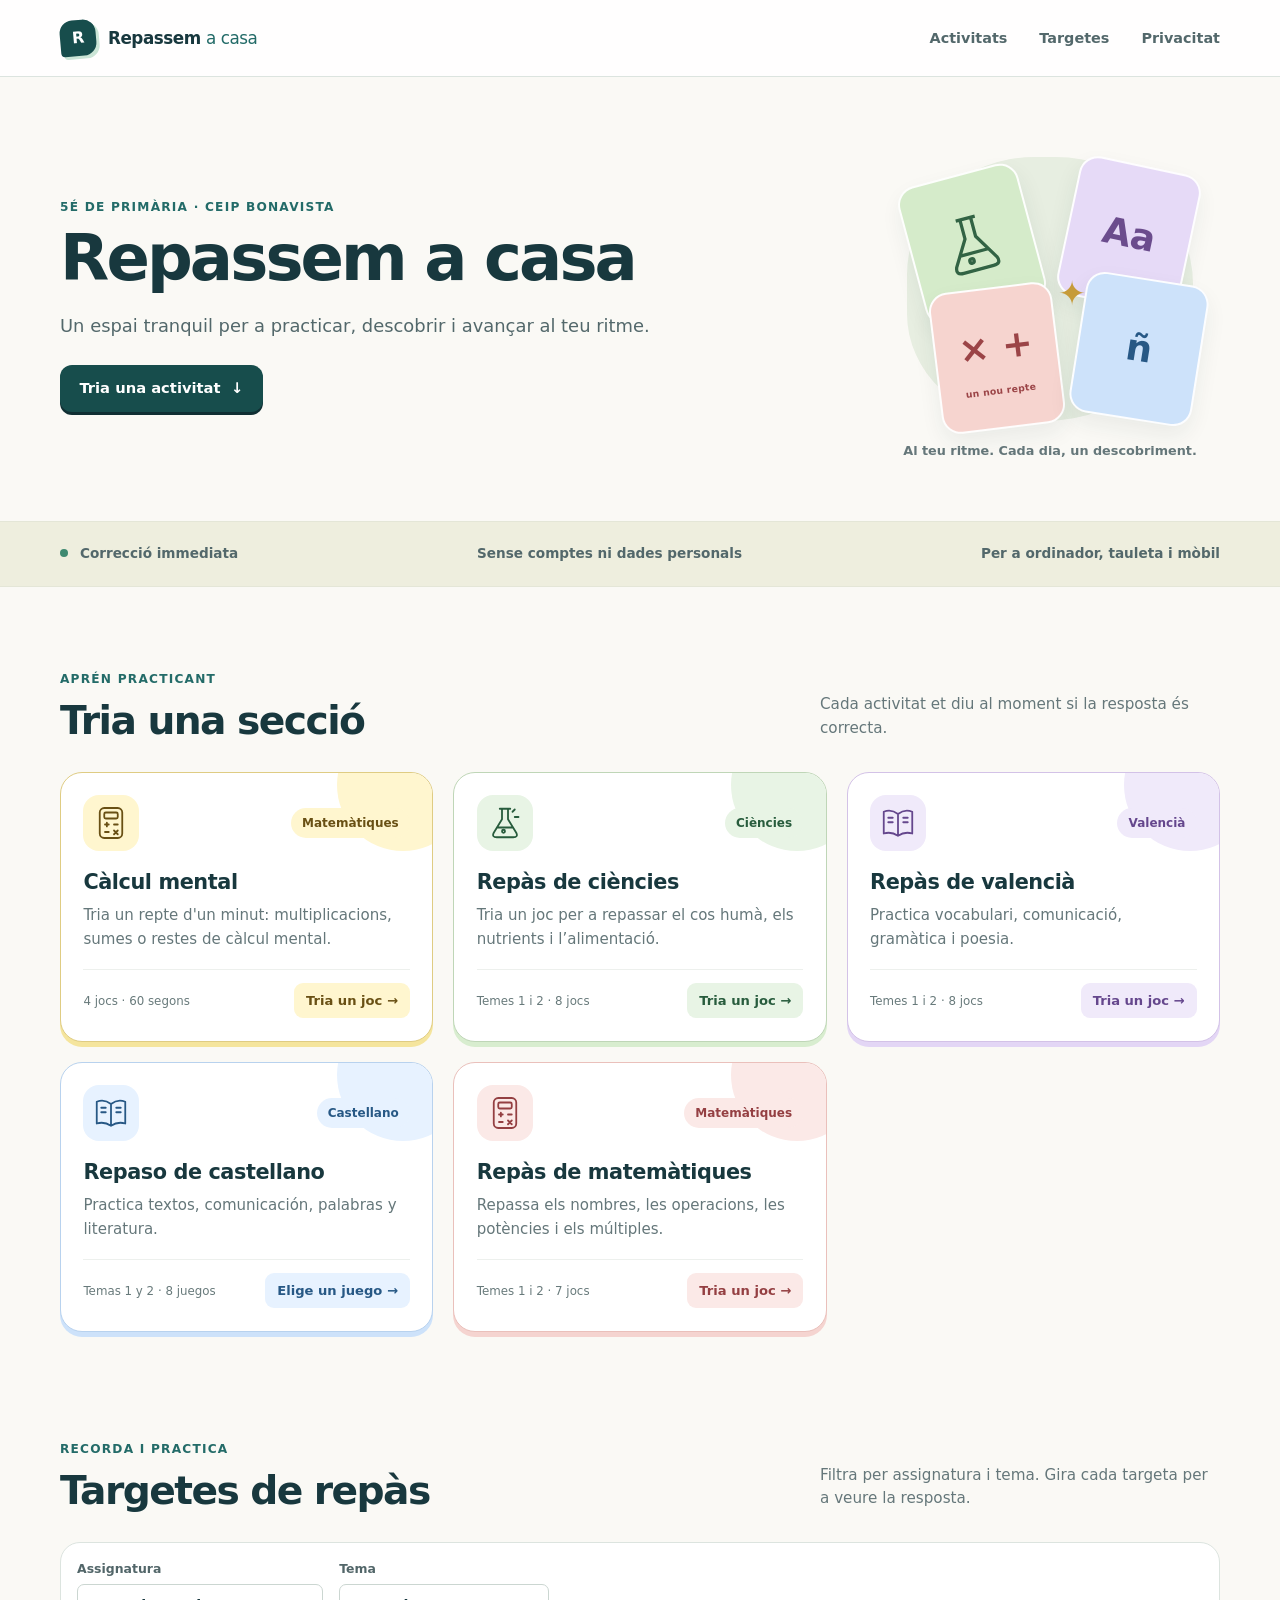
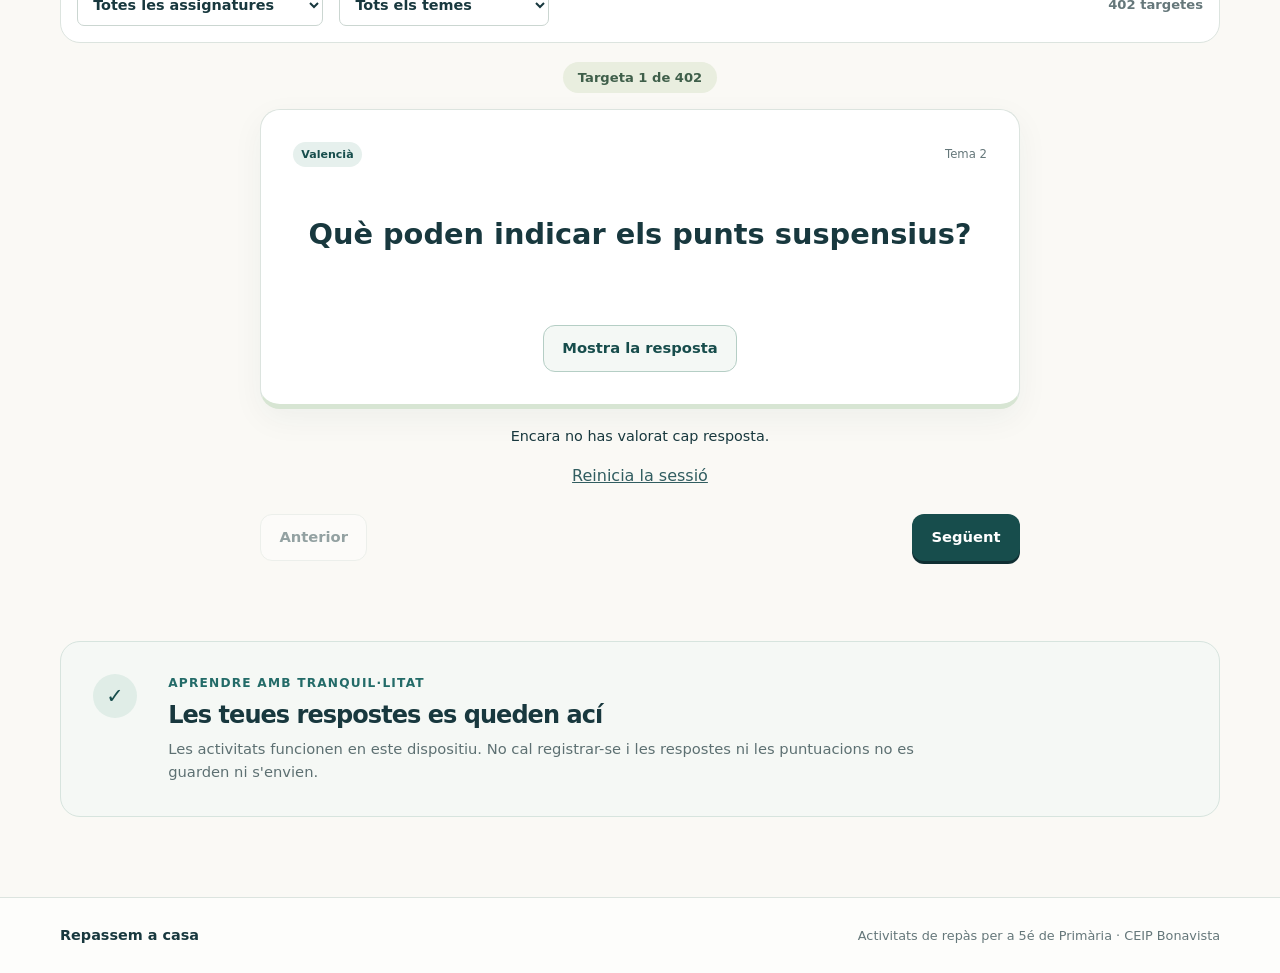
==== commit f1859ed6: "Afig autoavaluació a les targetes" ====
--- a/index.html
+++ b/index.html
@@ -96,6 +96,17 @@
             <p class="flashcard-answer" id="flashcard-answer" hidden></p>
             <button class="button button-secondary" id="flip-card" type="button" aria-expanded="false" aria-controls="flashcard-answer">Mostra la resposta</button>
           </article>
+          <div id="flashcard-rating" class="flashcard-rating" hidden>
+            <p id="flashcard-rating-prompt">Com t’ha anat? Valora la teua resposta.</p>
+            <div class="flashcard-rating-buttons" role="group" aria-labelledby="flashcard-rating-prompt">
+              <button id="flashcard-good" class="rating-button rating-good" type="button" aria-pressed="false"><span aria-hidden="true">👍</span> <span id="flashcard-good-label">Bé</span></button>
+              <button id="flashcard-bad" class="rating-button rating-bad" type="button" aria-pressed="false"><span aria-hidden="true">👎</span> <span id="flashcard-bad-label">Malament</span></button>
+            </div>
+          </div>
+          <div class="flashcard-results" aria-live="polite" aria-atomic="true">
+            <p id="flashcard-results-summary">Encara no has valorat cap resposta.</p>
+            <button id="flashcard-reset-results" type="button" class="results-reset">Reinicia la sessió</button>
+          </div>
           <div class="flashcard-controls" aria-label="Navegació per les targetes">
             <button class="button button-quiet" id="previous-card" type="button">Anterior</button>
             <button class="button button-primary" id="next-card" type="button">Següent</button>
--- a/styles.css
+++ b/styles.css
@@ -389,3 +389,17 @@
 
 .activity-topic { font-size: .75rem; color: var(--subject-ink, var(--muted)); font-weight: 700; white-space: nowrap; }
 .activity-filters { background: rgba(255,255,255,.75); }
+
+.flashcard-rating { margin-top: 1rem; text-align: center; }
+.flashcard-rating[hidden] { display: none; }
+.flashcard-rating p { margin: 0 0 .7rem; font-size: .93rem; font-weight: 650; }
+.flashcard-rating-buttons { display: flex; justify-content: center; gap: .75rem; flex-wrap: wrap; }
+.rating-button { min-width: 138px; min-height: 48px; padding: .65rem 1.15rem; border: 2px solid transparent; border-radius: 14px; font: inherit; font-weight: 750; cursor: pointer; }
+.rating-good { color: #155a38; background: #d8f1df; border-color: #80c69a; }
+.rating-bad { color: #8b2d2d; background: #fde1de; border-color: #e6a29e; }
+.rating-good[aria-pressed="true"] { color: white; background: #287b4d; border-color: #1d613c; }
+.rating-bad[aria-pressed="true"] { color: white; background: #aa4540; border-color: #89332f; }
+.rating-button:focus-visible, .results-reset:focus-visible { outline: 3px solid #2261a4; outline-offset: 3px; }
+.flashcard-results { margin: 1rem 0; text-align: center; color: var(--ink); }
+.flashcard-results p { margin: 0 0 .4rem; font-size: .9rem; }
+.results-reset { min-height: 44px; border: 0; padding: .5rem; background: transparent; color: #315d60; font: inherit; text-decoration: underline; cursor: pointer; }
